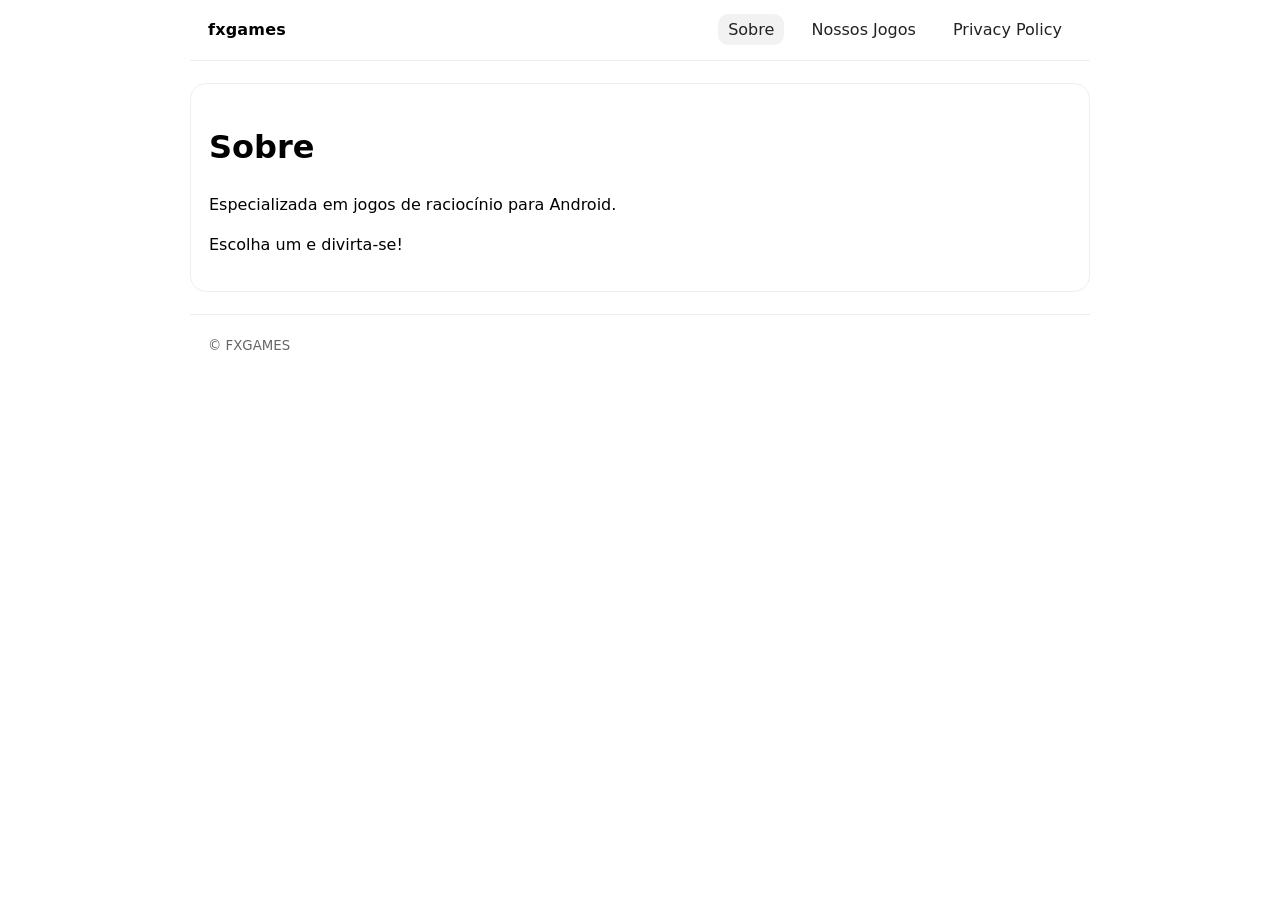
==== index.html @ 6882c726 "Add site and app-ads.txt" ====
<!doctype html>
<html lang="pt-BR">
<head>
  <meta charset="utf-8" />
  <meta name="viewport" content="width=device-width,initial-scale=1" />
  <title>FXGAMES</title>
  <link rel="stylesheet" href="style.css" />
</head>
<body>
  <header class="wrap">
    <div class="brand">fxgames</div>
    <nav class="nav">
      <a class="active" href="index.html">Sobre</a>
      <a href="jogos.html">Nossos Jogos</a>
      <a href="privacy-policy.html">Privacy Policy</a>
    </nav>
  </header>

  <main class="wrap card">
    <h1>Sobre</h1>
    <p>Especializada em jogos de raciocínio para Android.</p>
    <p>Escolha um e divirta-se!</p>
  </main>

  <footer class="wrap footer">
    <small>© FXGAMES</small>
  </footer>
</body>
</html>
---- style.css ----
:root { color-scheme: light; }
* { box-sizing: border-box; }
body { margin: 0; font-family: -apple-system, system-ui, Segoe UI, Roboto, Arial, sans-serif; line-height: 1.5; }
.wrap { max-width: 900px; margin: 0 auto; padding: 18px; }
header { display: flex; gap: 16px; align-items: center; justify-content: space-between; border-bottom: 1px solid #eee; }
.brand { font-weight: 700; letter-spacing: .2px; }
.nav a { margin-left: 12px; text-decoration: none; color: #222; padding: 6px 10px; border-radius: 10px; }
.nav a.active, .nav a:hover { background: #f2f2f2; }
.card { margin-top: 22px; border: 1px solid #eee; border-radius: 16px; padding: 18px; }
.list { padding-left: 18px; }
.footer { margin-top: 22px; border-top: 1px solid #eee; color: #666; }
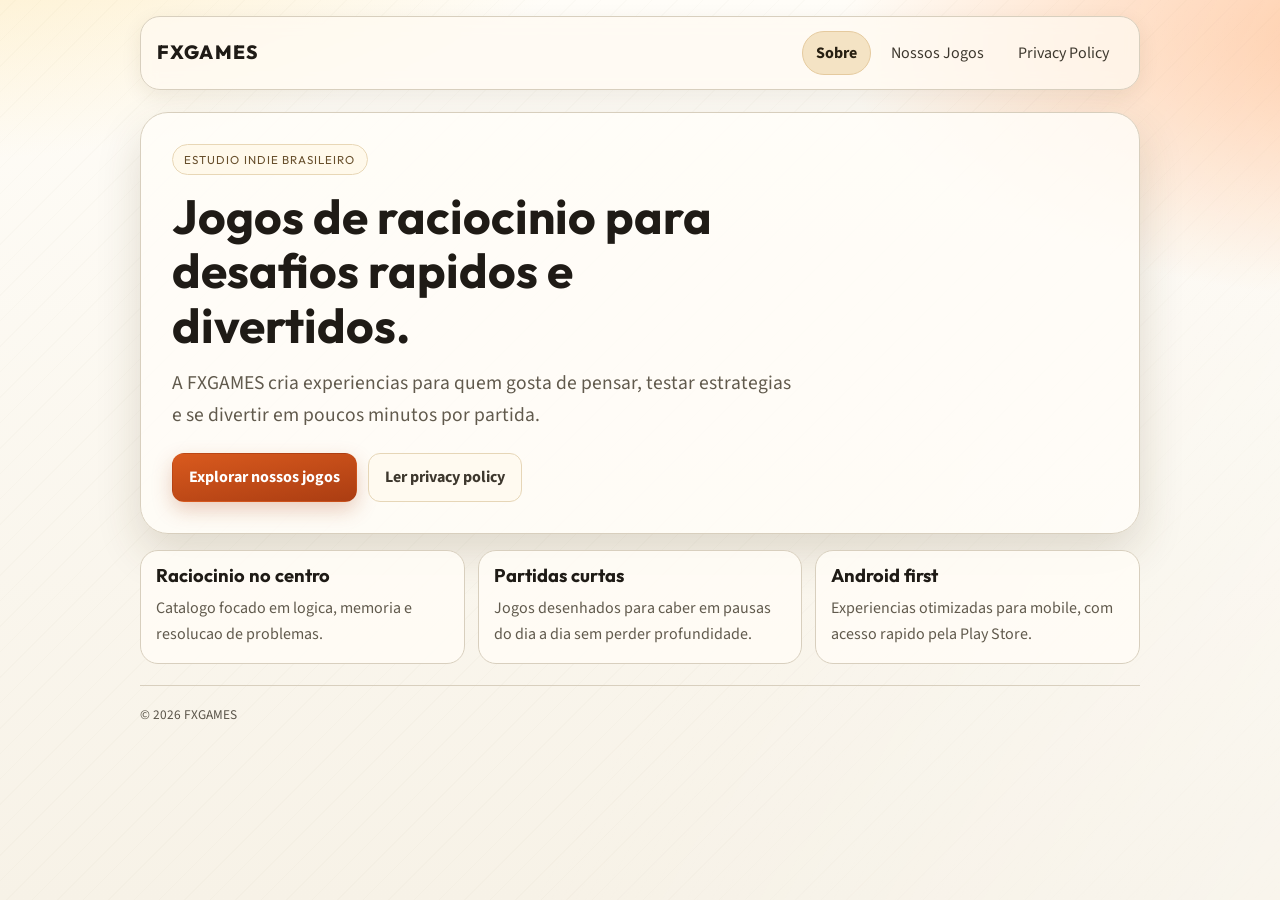
==== commit 2fd9fc07: "Enhance website structure and content: update index, jogos, and privacy policy pages with improved d" ====
--- a/index.html
+++ b/index.html
@@ -3,12 +3,16 @@
 <head>
   <meta charset="utf-8" />
   <meta name="viewport" content="width=device-width,initial-scale=1" />
+  <meta name="description" content="FXGAMES desenvolve jogos de raciocinio para Android, com partidas rapidas e divertidas." />
+  <meta name="theme-color" content="#fff6e7" />
   <title>FXGAMES</title>
   <link rel="stylesheet" href="style.css" />
 </head>
 <body>
-  <header class="wrap">
-    <div class="brand">fxgames</div>
+  <a class="skip-link" href="#conteudo">Ir para o conteudo principal</a>
+
+  <header class="wrap site-header">
+    <div class="brand"><a href="index.html">fxgames</a></div>
     <nav class="nav">
       <a class="active" href="index.html">Sobre</a>
       <a href="jogos.html">Nossos Jogos</a>
@@ -16,14 +20,33 @@
     </nav>
   </header>
 
-  <main class="wrap card">
-    <h1>Sobre</h1>
-    <p>Especializada em jogos de raciocínio para Android.</p>
-    <p>Escolha um e divirta-se!</p>
+  <main id="conteudo" class="wrap card">
+    <p class="eyebrow">Estudio indie brasileiro</p>
+    <h1>Jogos de raciocinio para desafios rapidos e divertidos.</h1>
+    <p class="lead">A FXGAMES cria experiencias para quem gosta de pensar, testar estrategias e se divertir em poucos minutos por partida.</p>
+    <div class="actions">
+      <a class="btn primary" href="jogos.html">Explorar nossos jogos</a>
+      <a class="btn ghost" href="privacy-policy.html">Ler privacy policy</a>
+    </div>
   </main>
 
+  <section class="wrap stats" aria-label="Destaques da FXGAMES">
+    <article class="stat-item">
+      <h2>Raciocinio no centro</h2>
+      <p>Catalogo focado em logica, memoria e resolucao de problemas.</p>
+    </article>
+    <article class="stat-item">
+      <h2>Partidas curtas</h2>
+      <p>Jogos desenhados para caber em pausas do dia a dia sem perder profundidade.</p>
+    </article>
+    <article class="stat-item">
+      <h2>Android first</h2>
+      <p>Experiencias otimizadas para mobile, com acesso rapido pela Play Store.</p>
+    </article>
+  </section>
+
   <footer class="wrap footer">
-    <small>© FXGAMES</small>
+    <small>© 2026 FXGAMES</small>
   </footer>
 </body>
 </html>
--- a/style.css
+++ b/style.css
@@ -1,11 +1,379 @@
-:root { color-scheme: light; }
-* { box-sizing: border-box; }
-body { margin: 0; font-family: -apple-system, system-ui, Segoe UI, Roboto, Arial, sans-serif; line-height: 1.5; }
-.wrap { max-width: 900px; margin: 0 auto; padding: 18px; }
-header { display: flex; gap: 16px; align-items: center; justify-content: space-between; border-bottom: 1px solid #eee; }
-.brand { font-weight: 700; letter-spacing: .2px; }
-.nav a { margin-left: 12px; text-decoration: none; color: #222; padding: 6px 10px; border-radius: 10px; }
-.nav a.active, .nav a:hover { background: #f2f2f2; }
-.card { margin-top: 22px; border: 1px solid #eee; border-radius: 16px; padding: 18px; }
-.list { padding-left: 18px; }
-.footer { margin-top: 22px; border-top: 1px solid #eee; color: #666; }
+@import url("https://fonts.googleapis.com/css2?family=Outfit:wght@400;600;700;800&family=Source+Sans+3:wght@400;600;700&display=swap");
+
+:root {
+	color-scheme: light;
+	--bg-main: #f7f2e7;
+	--bg-panel: rgba(255, 253, 248, 0.82);
+	--ink: #1f1b16;
+	--muted: #615a4d;
+	--line: #d8cfbe;
+	--accent: #d95a1e;
+	--accent-strong: #ab3d12;
+	--chip: #f4e3c4;
+	--focus: #1f7a8c;
+	--shadow: 0 18px 45px rgba(77, 55, 20, 0.16);
+}
+
+* {
+	box-sizing: border-box;
+}
+
+html,
+body {
+	min-height: 100%;
+}
+
+body {
+	margin: 0;
+	color: var(--ink);
+	font-family: "Source Sans 3", "Trebuchet MS", sans-serif;
+	line-height: 1.65;
+	background:
+		radial-gradient(1200px 520px at -10% -20%, #fde7b2 0%, transparent 66%),
+		radial-gradient(900px 420px at 110% 4%, #ffc59c 0%, transparent 63%),
+		linear-gradient(180deg, #fffdf8 0%, var(--bg-main) 100%);
+}
+
+body::before {
+	content: "";
+	position: fixed;
+	inset: 0;
+	z-index: -1;
+	pointer-events: none;
+	opacity: 0.28;
+	background-image:
+		linear-gradient(120deg, rgba(255, 255, 255, 0) 0%, rgba(255, 255, 255, 0) 58%, rgba(255, 255, 255, 0.85) 100%),
+		repeating-linear-gradient(-45deg, rgba(122, 101, 64, 0.08) 0px, rgba(122, 101, 64, 0.08) 1px, transparent 1px, transparent 18px);
+}
+
+a {
+	color: inherit;
+}
+
+.skip-link {
+	position: absolute;
+	left: -9999px;
+	top: auto;
+}
+
+.skip-link:focus-visible {
+	left: 1rem;
+	top: 1rem;
+	z-index: 100;
+	background: #fff;
+	color: #000;
+	border: 2px solid var(--focus);
+	border-radius: 10px;
+	padding: 0.55rem 0.8rem;
+	text-decoration: none;
+}
+
+.wrap {
+	width: min(1000px, 100% - 2.5rem);
+	margin: 0 auto;
+}
+
+.site-header {
+	margin-top: 1rem;
+	display: flex;
+	flex-wrap: wrap;
+	align-items: center;
+	justify-content: space-between;
+	gap: 0.9rem;
+	padding: 0.85rem 1rem;
+	border: 1px solid var(--line);
+	border-radius: 20px;
+	background: rgba(255, 250, 241, 0.72);
+	backdrop-filter: blur(8px);
+	box-shadow: 0 6px 20px rgba(77, 55, 20, 0.09);
+	position: sticky;
+	top: 0.8rem;
+	z-index: 20;
+}
+
+.brand a {
+	text-decoration: none;
+	font-family: "Outfit", sans-serif;
+	font-size: 1.2rem;
+	font-weight: 800;
+	letter-spacing: 0.06em;
+	text-transform: uppercase;
+}
+
+.nav {
+	display: flex;
+	flex-wrap: wrap;
+	gap: 0.4rem;
+}
+
+.nav a {
+	text-decoration: none;
+	color: #3e382e;
+	padding: 0.5rem 0.8rem;
+	border-radius: 999px;
+	border: 1px solid transparent;
+	transition: background-color 0.2s ease, border-color 0.2s ease, color 0.2s ease;
+}
+
+.nav a:hover {
+	border-color: var(--line);
+	background: #fff9ed;
+	color: #231f18;
+}
+
+.nav a.active {
+	background: var(--chip);
+	border-color: #e5ca9e;
+	color: #271f11;
+	font-weight: 700;
+}
+
+.card {
+	margin-top: 1.4rem;
+	border: 1px solid var(--line);
+	border-radius: 28px;
+	padding: clamp(1.2rem, 2.4vw, 2.4rem);
+	background: var(--bg-panel);
+	box-shadow: var(--shadow);
+}
+
+.eyebrow {
+	margin: 0;
+	display: inline-flex;
+	align-items: center;
+	border: 1px solid #e8d7b6;
+	border-radius: 999px;
+	background: #fff9eb;
+	color: #674f2c;
+	padding: 0.32rem 0.72rem;
+	text-transform: uppercase;
+	font-family: "Outfit", sans-serif;
+	font-size: 0.72rem;
+	letter-spacing: 0.09em;
+}
+
+h1,
+h2 {
+	font-family: "Outfit", sans-serif;
+	line-height: 1.14;
+	margin: 0;
+}
+
+h1 {
+	margin-top: 0.85rem;
+	font-size: clamp(1.8rem, 3.8vw, 3rem);
+	max-width: 18ch;
+}
+
+.lead {
+	max-width: 62ch;
+	color: var(--muted);
+	font-size: clamp(1.05rem, 2.1vw, 1.22rem);
+	margin: 0.9rem 0 0;
+}
+
+.actions {
+	margin-top: 1.35rem;
+	display: flex;
+	flex-wrap: wrap;
+	gap: 0.7rem;
+}
+
+.btn {
+	text-decoration: none;
+	display: inline-flex;
+	align-items: center;
+	justify-content: center;
+	gap: 0.4rem;
+	border-radius: 12px;
+	padding: 0.65rem 1rem;
+	border: 1px solid transparent;
+	font-weight: 700;
+	transition: transform 0.17s ease, box-shadow 0.17s ease, background-color 0.17s ease;
+}
+
+.btn:hover {
+	transform: translateY(-1px);
+}
+
+.btn.primary {
+	color: #fff;
+	background: linear-gradient(170deg, var(--accent) 0%, var(--accent-strong) 100%);
+	box-shadow: 0 8px 20px rgba(170, 71, 20, 0.26);
+}
+
+.btn.primary:hover {
+	box-shadow: 0 10px 24px rgba(170, 71, 20, 0.33);
+}
+
+.btn.ghost {
+	color: #3d372d;
+	background: #fffaf0;
+	border-color: #e6d6b7;
+}
+
+.btn.small {
+	width: fit-content;
+	margin-top: auto;
+	font-size: 0.95rem;
+	padding: 0.55rem 0.9rem;
+}
+
+.stats {
+	margin-top: 1rem;
+	display: grid;
+	grid-template-columns: repeat(3, minmax(0, 1fr));
+	gap: 0.8rem;
+}
+
+.stat-item {
+	border: 1px solid var(--line);
+	border-radius: 18px;
+	padding: 0.95rem;
+	background: rgba(255, 252, 246, 0.9);
+}
+
+.stat-item h2 {
+	font-size: 1.15rem;
+}
+
+.stat-item p {
+	margin: 0.5rem 0 0;
+	color: var(--muted);
+}
+
+.games-grid {
+	margin-top: 1.1rem;
+	display: grid;
+	grid-template-columns: repeat(2, minmax(0, 1fr));
+	gap: 0.9rem;
+}
+
+.game-card {
+	border: 1px solid var(--line);
+	border-radius: 18px;
+	padding: 1rem;
+	background: rgba(255, 252, 246, 0.9);
+	display: flex;
+	flex-direction: column;
+	gap: 0.6rem;
+	min-height: 190px;
+}
+
+.game-card h2 {
+	font-size: 1.28rem;
+}
+
+.game-card p {
+	color: var(--muted);
+	margin: 0;
+}
+
+.policy {
+	max-width: 900px;
+}
+
+.policy .lead {
+	max-width: 70ch;
+}
+
+.policy-sections {
+	margin-top: 1.3rem;
+	display: grid;
+	gap: 0.8rem;
+}
+
+.policy section {
+	border: 1px solid var(--line);
+	border-left: 4px solid #d6b37a;
+	border-radius: 12px;
+	padding: 0.85rem 0.95rem;
+	background: #fffefb;
+}
+
+.policy h2 {
+	font-size: 1.14rem;
+	margin-bottom: 0.35rem;
+}
+
+.policy p {
+	margin: 0;
+	color: #4f483d;
+}
+
+.list {
+	padding-left: 1.1rem;
+}
+
+.footer {
+	margin-top: 1.3rem;
+	margin-bottom: 1.2rem;
+	border-top: 1px solid var(--line);
+	padding-top: 0.95rem;
+	color: #5a5449;
+}
+
+a:focus-visible,
+button:focus-visible {
+	outline: 3px solid var(--focus);
+	outline-offset: 3px;
+}
+
+@media (max-width: 820px) {
+	.stats,
+	.games-grid {
+		grid-template-columns: 1fr;
+	}
+
+	.site-header {
+		position: static;
+	}
+}
+
+@media (prefers-reduced-motion: no-preference) {
+	.card,
+	.stat-item,
+	.game-card,
+	.policy section {
+		animation: riseIn 0.6s ease both;
+	}
+
+	.stat-item:nth-child(2),
+	.game-card:nth-child(2),
+	.policy section:nth-child(2) {
+		animation-delay: 0.08s;
+	}
+
+	.stat-item:nth-child(3),
+	.game-card:nth-child(3),
+	.policy section:nth-child(3) {
+		animation-delay: 0.16s;
+	}
+
+	.game-card:nth-child(4),
+	.policy section:nth-child(4) {
+		animation-delay: 0.2s;
+	}
+
+	.game-card:nth-child(5),
+	.policy section:nth-child(5) {
+		animation-delay: 0.24s;
+	}
+
+	.game-card:nth-child(6),
+	.policy section:nth-child(6) {
+		animation-delay: 0.28s;
+	}
+}
+
+@keyframes riseIn {
+	from {
+		opacity: 0;
+		transform: translateY(12px);
+	}
+
+	to {
+		opacity: 1;
+		transform: translateY(0);
+	}
+}
